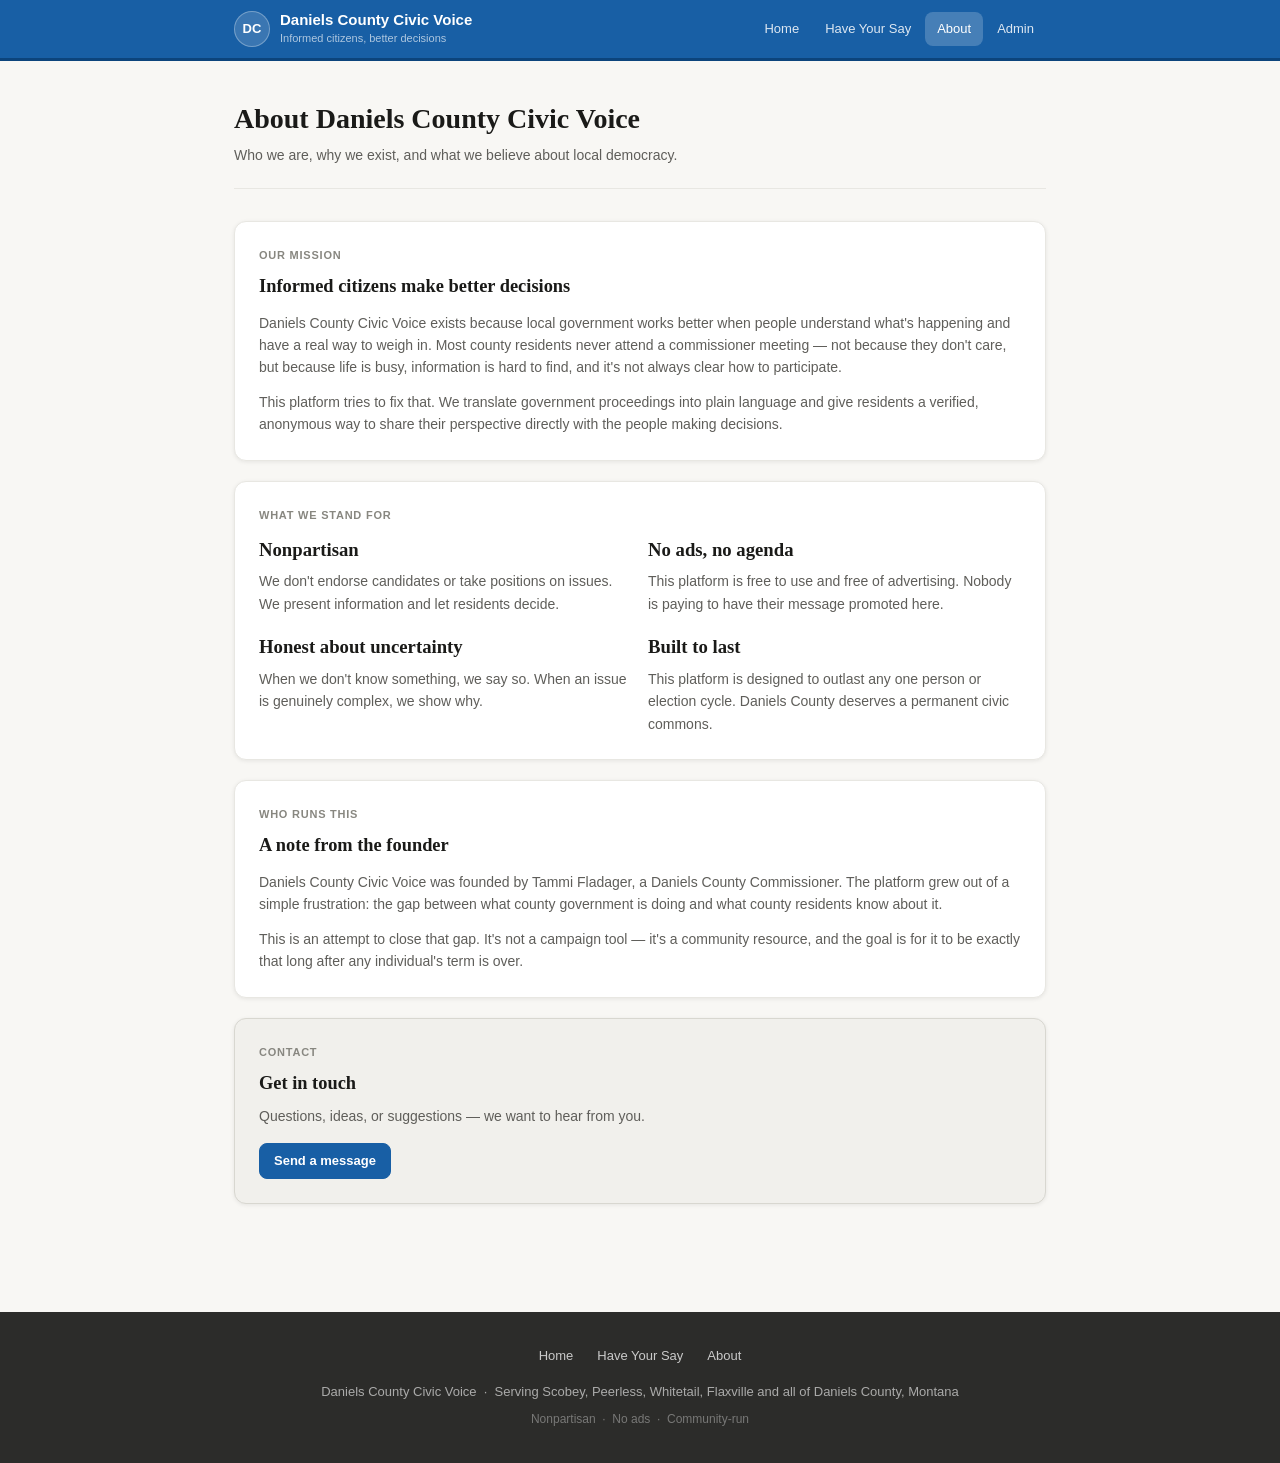
==== about.html @ 2db39b77 "Add files via upload" ====
<!DOCTYPE html>
<html lang="en">
<head>
<meta charset="UTF-8">
<meta name="viewport" content="width=device-width, initial-scale=1.0">
<title>About — Daniels County Civic Voice</title>
<link rel="stylesheet" href="style.css">
</head>
<body>

<nav class="site-nav">
  <div class="nav-inner">
    <a href="index.html" class="nav-brand">
      <div class="nav-seal">DC</div>
      <div>
        <div class="nav-title">Daniels County Civic Voice</div>
        <div class="nav-sub">Informed citizens, better decisions</div>
      </div>
    </a>
    <button class="hamburger" onclick="toggleMenu()" aria-label="Menu">
      <span></span><span></span><span></span>
    </button>
    <ul class="nav-links" id="nav-links">
      <li><a href="index.html">Home</a></li>
      <li><a href="survey.html">Have Your Say</a></li>
      <li><a href="about.html" class="active">About</a></li>
      <li><a href="admin.html">Admin</a></li>
    </ul>
  </div>
</nav>

<div class="page">
  <div class="page-title">About Daniels County Civic Voice</div>
  <div class="page-sub">Who we are, why we exist, and what we believe about local democracy.</div>

  <div class="card">
    <div class="card-label">Our mission</div>
    <h2 style="margin-bottom:0.75rem">Informed citizens make better decisions</h2>
    <p style="margin-bottom:0.75rem">Daniels County Civic Voice exists because local government works better when people understand what's happening and have a real way to weigh in. Most county residents never attend a commissioner meeting — not because they don't care, but because life is busy, information is hard to find, and it's not always clear how to participate.</p>
    <p>This platform tries to fix that. We translate government proceedings into plain language and give residents a verified, anonymous way to share their perspective directly with the people making decisions.</p>
  </div>

  <div class="card">
    <div class="card-label">What we stand for</div>
    <div class="grid-2" style="margin-top:0.5rem;margin-bottom:0">
      <div>
        <h3 style="margin-bottom:0.3rem">Nonpartisan</h3>
        <p>We don't endorse candidates or take positions on issues. We present information and let residents decide.</p>
      </div>
      <div>
        <h3 style="margin-bottom:0.3rem">No ads, no agenda</h3>
        <p>This platform is free to use and free of advertising. Nobody is paying to have their message promoted here.</p>
      </div>
      <div>
        <h3 style="margin-bottom:0.3rem">Honest about uncertainty</h3>
        <p>When we don't know something, we say so. When an issue is genuinely complex, we show why.</p>
      </div>
      <div>
        <h3 style="margin-bottom:0.3rem">Built to last</h3>
        <p>This platform is designed to outlast any one person or election cycle. Daniels County deserves a permanent civic commons.</p>
      </div>
    </div>
  </div>

  <div class="card">
    <div class="card-label">Who runs this</div>
    <h2 style="margin-bottom:0.75rem">A note from the founder</h2>
    <p style="margin-bottom:0.75rem">Daniels County Civic Voice was founded by Tammi Fladager, a Daniels County Commissioner. The platform grew out of a simple frustration: the gap between what county government is doing and what county residents know about it.</p>
    <p>This is an attempt to close that gap. It's not a campaign tool — it's a community resource, and the goal is for it to be exactly that long after any individual's term is over.</p>
  </div>

  <div class="card" style="background:var(--gray-100);border-color:var(--border)">
    <div class="card-label">Contact</div>
    <h2 style="margin-bottom:0.5rem">Get in touch</h2>
    <p style="margin-bottom:1rem">Questions, ideas, or suggestions — we want to hear from you.</p>
    <a href="mailto:danielscountycivicvoice@gmail.com" class="btn btn-primary btn-sm">Send a message</a>
  </div>
</div>

<footer class="site-footer">
  <div class="footer-links">
    <a href="index.html">Home</a>
    <a href="survey.html">Have Your Say</a>
    <a href="about.html">About</a>
  </div>
  <div>Daniels County Civic Voice &nbsp;·&nbsp; Serving Scobey, Peerless, Whitetail, Flaxville and all of Daniels County, Montana</div>
  <div style="margin-top:0.4rem;font-size:12px;opacity:0.6">Nonpartisan &nbsp;·&nbsp; No ads &nbsp;·&nbsp; Community-run</div>
</footer>

<script>function toggleMenu() { document.getElementById('nav-links').classList.toggle('open'); }</script>
</body>
</html>
---- style.css ----
/* Daniels County Civic Voice — Shared Styles */
*, *::before, *::after { box-sizing: border-box; margin: 0; padding: 0; }

:root {
  --blue:        #185FA5;
  --blue-dark:   #0C447C;
  --blue-light:  #E6F1FB;
  --blue-mid:    #B5D4F4;
  --green:       #3B6D11;
  --green-light: #EAF3DE;
  --amber:       #854F0B;
  --amber-light: #FAEEDA;
  --red:         #A32D2D;
  --red-light:   #FCEBEB;
  --gray-100:    #F1F0EC;
  --gray-600:    #5F5E5A;
  --gray-800:    #2C2C2A;
  --text:        #1a1a18;
  --text-muted:  #5F5E5A;
  --text-hint:   #888780;
  --bg:          #ffffff;
  --bg-surface:  #f8f7f4;
  --bg-surface2: #f0efe9;
  --border:      #d8d7d0;
  --border-light:#e8e7e2;
  --radius:      8px;
  --radius-lg:   12px;
  --shadow:      0 1px 4px rgba(0,0,0,0.08);
  --max-w:       860px;
}

body {
  font-family: 'Georgia', 'Times New Roman', serif;
  font-size: 16px;
  line-height: 1.7;
  color: var(--text);
  background: var(--bg-surface);
}

/* NAV */
.site-nav { background: var(--blue); border-bottom: 3px solid var(--blue-dark); position: sticky; top: 0; z-index: 100; }
.nav-inner { max-width: var(--max-w); margin: 0 auto; padding: 0 1.5rem; display: flex; align-items: center; justify-content: space-between; height: 58px; }
.nav-brand { display: flex; align-items: center; gap: 10px; text-decoration: none; }
.nav-seal { width: 36px; height: 36px; border-radius: 50%; background: rgba(255,255,255,0.15); border: 1.5px solid rgba(255,255,255,0.3); display: flex; align-items: center; justify-content: center; color: white; font-size: 13px; font-weight: bold; font-family: 'Arial', sans-serif; flex-shrink: 0; }
.nav-title { color: white; font-family: 'Arial', sans-serif; font-size: 15px; font-weight: bold; line-height: 1.2; }
.nav-sub { color: rgba(255,255,255,0.65); font-size: 11px; font-family: 'Arial', sans-serif; }
.nav-links { display: flex; gap: 2px; list-style: none; }
.nav-links a { color: rgba(255,255,255,0.85); text-decoration: none; font-family: 'Arial', sans-serif; font-size: 13px; padding: 6px 12px; border-radius: var(--radius); transition: background 0.15s; display: block; }
.nav-links a:hover { background: rgba(255,255,255,0.12); color: white; }
.nav-links a.active { background: rgba(255,255,255,0.2); color: white; }
.hamburger { display: none; flex-direction: column; gap: 4px; cursor: pointer; padding: 6px; background: none; border: none; }
.hamburger span { display: block; width: 22px; height: 2px; background: white; border-radius: 2px; }

/* HERO */
.hero { background: var(--blue); padding: 3.5rem 1.5rem 3rem; text-align: center; }
.hero-inner { max-width: var(--max-w); margin: 0 auto; }
.hero h1 { color: white; font-size: clamp(1.75rem, 4vw, 2.5rem); font-weight: bold; line-height: 1.25; margin-bottom: 0.75rem; }
.hero p { color: rgba(255,255,255,0.82); font-size: 1.05rem; max-width: 560px; margin: 0 auto 1.5rem; font-family: 'Arial', sans-serif; }
.hero-btns { display: flex; gap: 10px; justify-content: center; flex-wrap: wrap; }

/* BUTTONS */
.btn { display: inline-block; padding: 10px 22px; font-size: 14px; font-family: 'Arial', sans-serif; border-radius: var(--radius); cursor: pointer; border: 1.5px solid transparent; text-decoration: none; transition: background 0.15s, transform 0.08s; font-weight: bold; }
.btn:active { transform: scale(0.98); }
.btn-white { background: white; color: var(--blue); border-color: white; }
.btn-white:hover { background: var(--blue-light); }
.btn-outline { background: transparent; color: white; border-color: rgba(255,255,255,0.5); }
.btn-outline:hover { background: rgba(255,255,255,0.12); }
.btn-primary { background: var(--blue); color: white; border-color: var(--blue); }
.btn-primary:hover { background: var(--blue-dark); }
.btn-success { background: var(--green); color: white; border-color: var(--green); }
.btn-success:hover { background: #2d5409; }
.btn-sm { padding: 6px 14px; font-size: 13px; }
.btn-row { display: flex; gap: 8px; align-items: center; flex-wrap: wrap; }

/* PAGE */
.page { max-width: var(--max-w); margin: 0 auto; padding: 2.5rem 1.5rem; }
.page-title { font-size: 1.75rem; font-weight: bold; margin-bottom: 0.4rem; line-height: 1.3; }
.page-sub { font-family: 'Arial', sans-serif; font-size: 14px; color: var(--text-muted); margin-bottom: 2rem; padding-bottom: 1.25rem; border-bottom: 1px solid var(--border-light); }

/* CARDS */
.card { background: var(--bg); border: 1px solid var(--border-light); border-radius: var(--radius-lg); padding: 1.5rem; margin-bottom: 1.25rem; box-shadow: var(--shadow); }
.card-label { font-family: 'Arial', sans-serif; font-size: 11px; font-weight: bold; text-transform: uppercase; letter-spacing: 0.07em; color: var(--text-hint); margin-bottom: 0.6rem; }
.card h2 { font-size: 1.15rem; margin-bottom: 0.5rem; line-height: 1.4; }
.card p { font-family: 'Arial', sans-serif; font-size: 14px; color: var(--text-muted); line-height: 1.6; }

/* GRID */
.grid-3 { display: grid; grid-template-columns: repeat(3, 1fr); gap: 1rem; margin-bottom: 2rem; }
.grid-2 { display: grid; grid-template-columns: repeat(2, 1fr); gap: 1rem; margin-bottom: 2rem; }

/* BADGES */
.badge { display: inline-block; padding: 2px 10px; border-radius: 20px; font-size: 11px; font-family: 'Arial', sans-serif; font-weight: bold; text-transform: uppercase; letter-spacing: 0.04em; }
.badge-blue   { background: var(--blue-light); color: var(--blue-dark); }
.badge-green  { background: var(--green-light); color: var(--green); }
.badge-amber  { background: var(--amber-light); color: var(--amber); }
.badge-gray   { background: var(--gray-100); color: var(--gray-600); }
.badge-open   { background: var(--green-light); color: var(--green); }
.badge-draft  { background: var(--amber-light); color: var(--amber); }
.badge-closed { background: var(--gray-100); color: var(--gray-600); }

/* ALERTS */
.alert { padding: 12px 16px; border-radius: var(--radius); font-family: 'Arial', sans-serif; font-size: 14px; line-height: 1.6; margin-bottom: 1.25rem; }
.alert-info    { background: var(--blue-light); color: var(--blue-dark); border-left: 3px solid var(--blue); }
.alert-success { background: var(--green-light); color: var(--green); border-left: 3px solid var(--green); }
.alert-warn    { background: var(--amber-light); color: var(--amber); border-left: 3px solid var(--amber); }

/* FORMS */
label { font-family: 'Arial', sans-serif; font-size: 13px; color: var(--text-muted); display: block; margin-bottom: 5px; }
input[type=text], input[type=password], textarea, select { width: 100%; padding: 9px 12px; font-size: 14px; font-family: 'Arial', sans-serif; border: 1px solid var(--border); border-radius: var(--radius); background: var(--bg-surface); color: var(--text); outline: none; transition: border-color 0.15s; }
input:focus, textarea:focus, select:focus { border-color: var(--blue); }
textarea { resize: vertical; min-height: 70px; line-height: 1.5; }
.field { margin-bottom: 1rem; }

/* DIVIDER */
hr { border: none; border-top: 1px solid var(--border-light); margin: 1.5rem 0; }

/* FOOTER */
.site-footer { background: var(--gray-800); color: rgba(255,255,255,0.6); text-align: center; padding: 2rem 1.5rem; font-family: 'Arial', sans-serif; font-size: 13px; line-height: 1.8; margin-top: 3rem; }
.site-footer a { color: rgba(255,255,255,0.75); text-decoration: none; }
.site-footer a:hover { color: white; }
.footer-links { display: flex; gap: 1.5rem; justify-content: center; flex-wrap: wrap; margin-bottom: 0.75rem; }

/* LOADING */
.loading { text-align: center; padding: 3rem; font-family: 'Arial', sans-serif; color: var(--text-muted); }
.spinner { display: inline-block; width: 20px; height: 20px; border: 2px solid var(--blue-mid); border-top-color: var(--blue); border-radius: 50%; animation: spin 0.6s linear infinite; margin-bottom: 0.5rem; }
@keyframes spin { to { transform: rotate(360deg); } }

/* RESPONSIVE */
@media (max-width: 640px) {
  .nav-links { display: none; flex-direction: column; position: absolute; top: 58px; left: 0; right: 0; background: var(--blue-dark); padding: 0.5rem; }
  .nav-links.open { display: flex; }
  .nav-links a { padding: 10px 16px; }
  .hamburger { display: flex; }
  .grid-3, .grid-2 { grid-template-columns: 1fr; }
  .hero { padding: 2.5rem 1rem 2rem; }
  .page { padding: 1.5rem 1rem; }
}
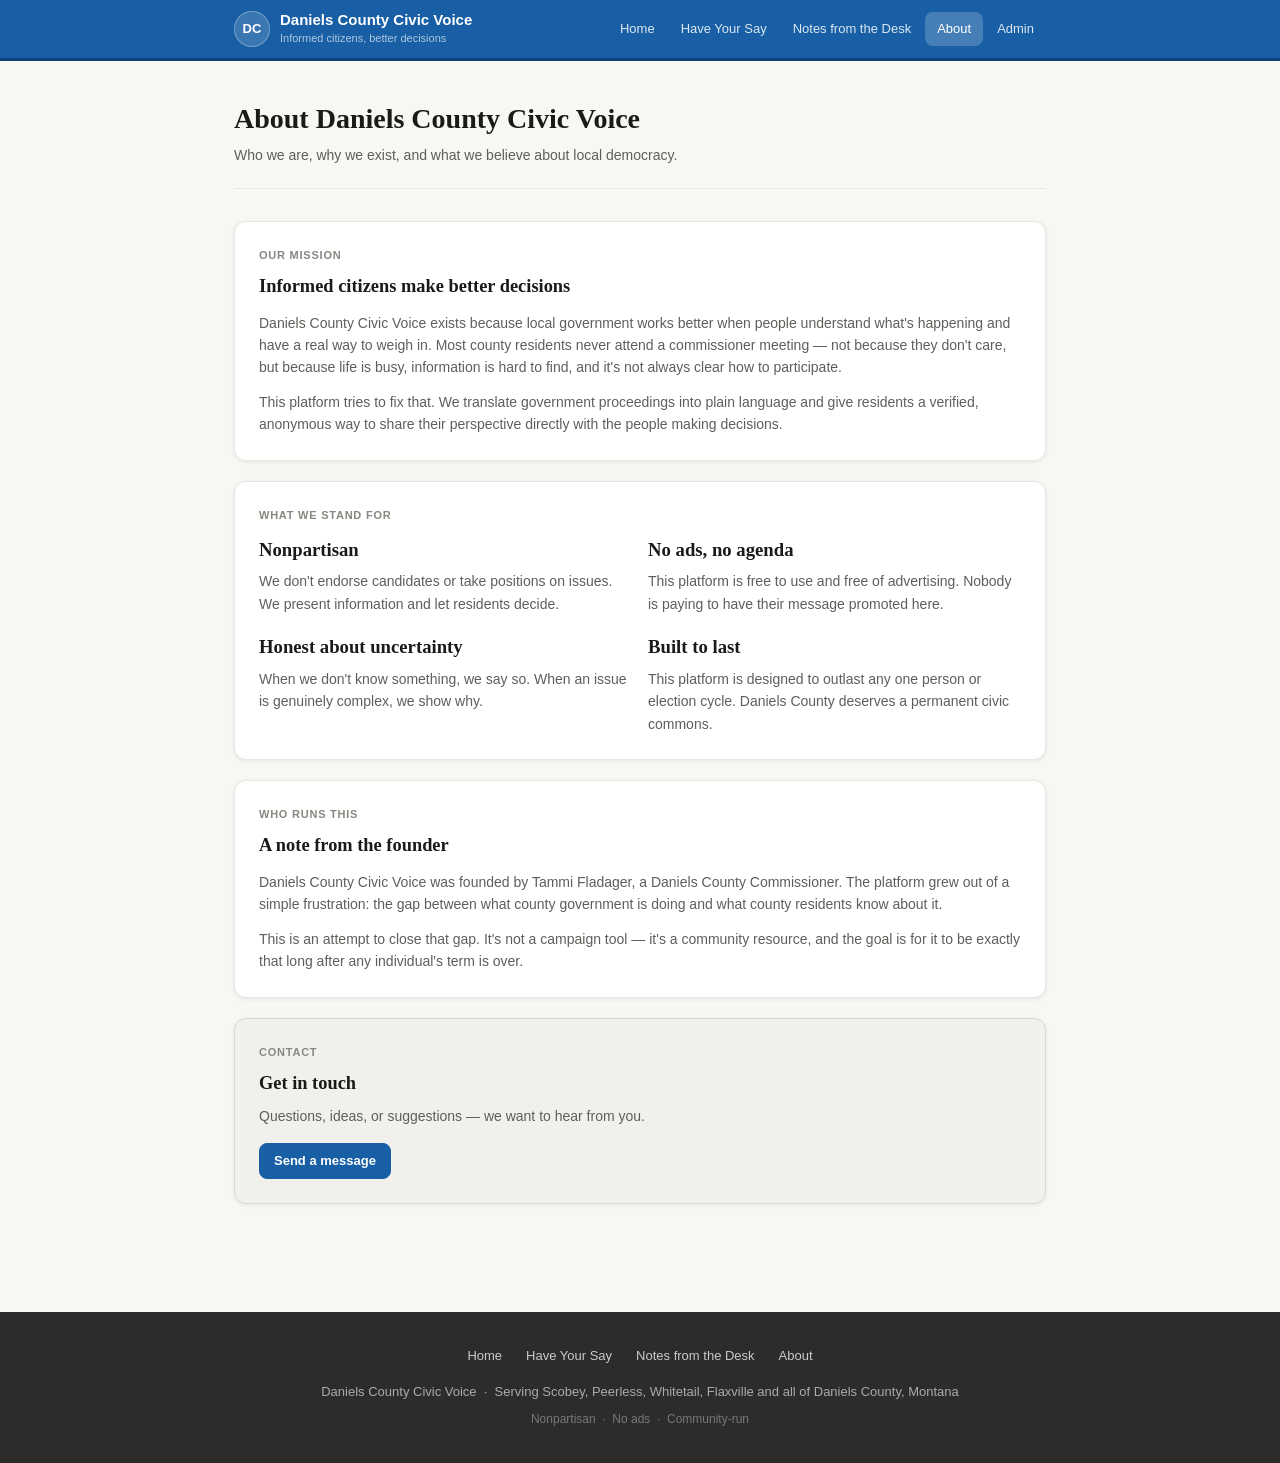
==== commit 7ecbd5d2: "Add Notes from the desk section" ====
--- a/about.html
+++ b/about.html
@@ -23,6 +23,7 @@
     <ul class="nav-links" id="nav-links">
       <li><a href="index.html">Home</a></li>
       <li><a href="survey.html">Have Your Say</a></li>
+      <li><a href="notes.html">Notes from the Desk</a></li>
       <li><a href="about.html" class="active">About</a></li>
       <li><a href="admin.html">Admin</a></li>
     </ul>
@@ -81,6 +82,7 @@
   <div class="footer-links">
     <a href="index.html">Home</a>
     <a href="survey.html">Have Your Say</a>
+    <a href="notes.html">Notes from the Desk</a>
     <a href="about.html">About</a>
   </div>
   <div>Daniels County Civic Voice &nbsp;·&nbsp; Serving Scobey, Peerless, Whitetail, Flaxville and all of Daniels County, Montana</div>
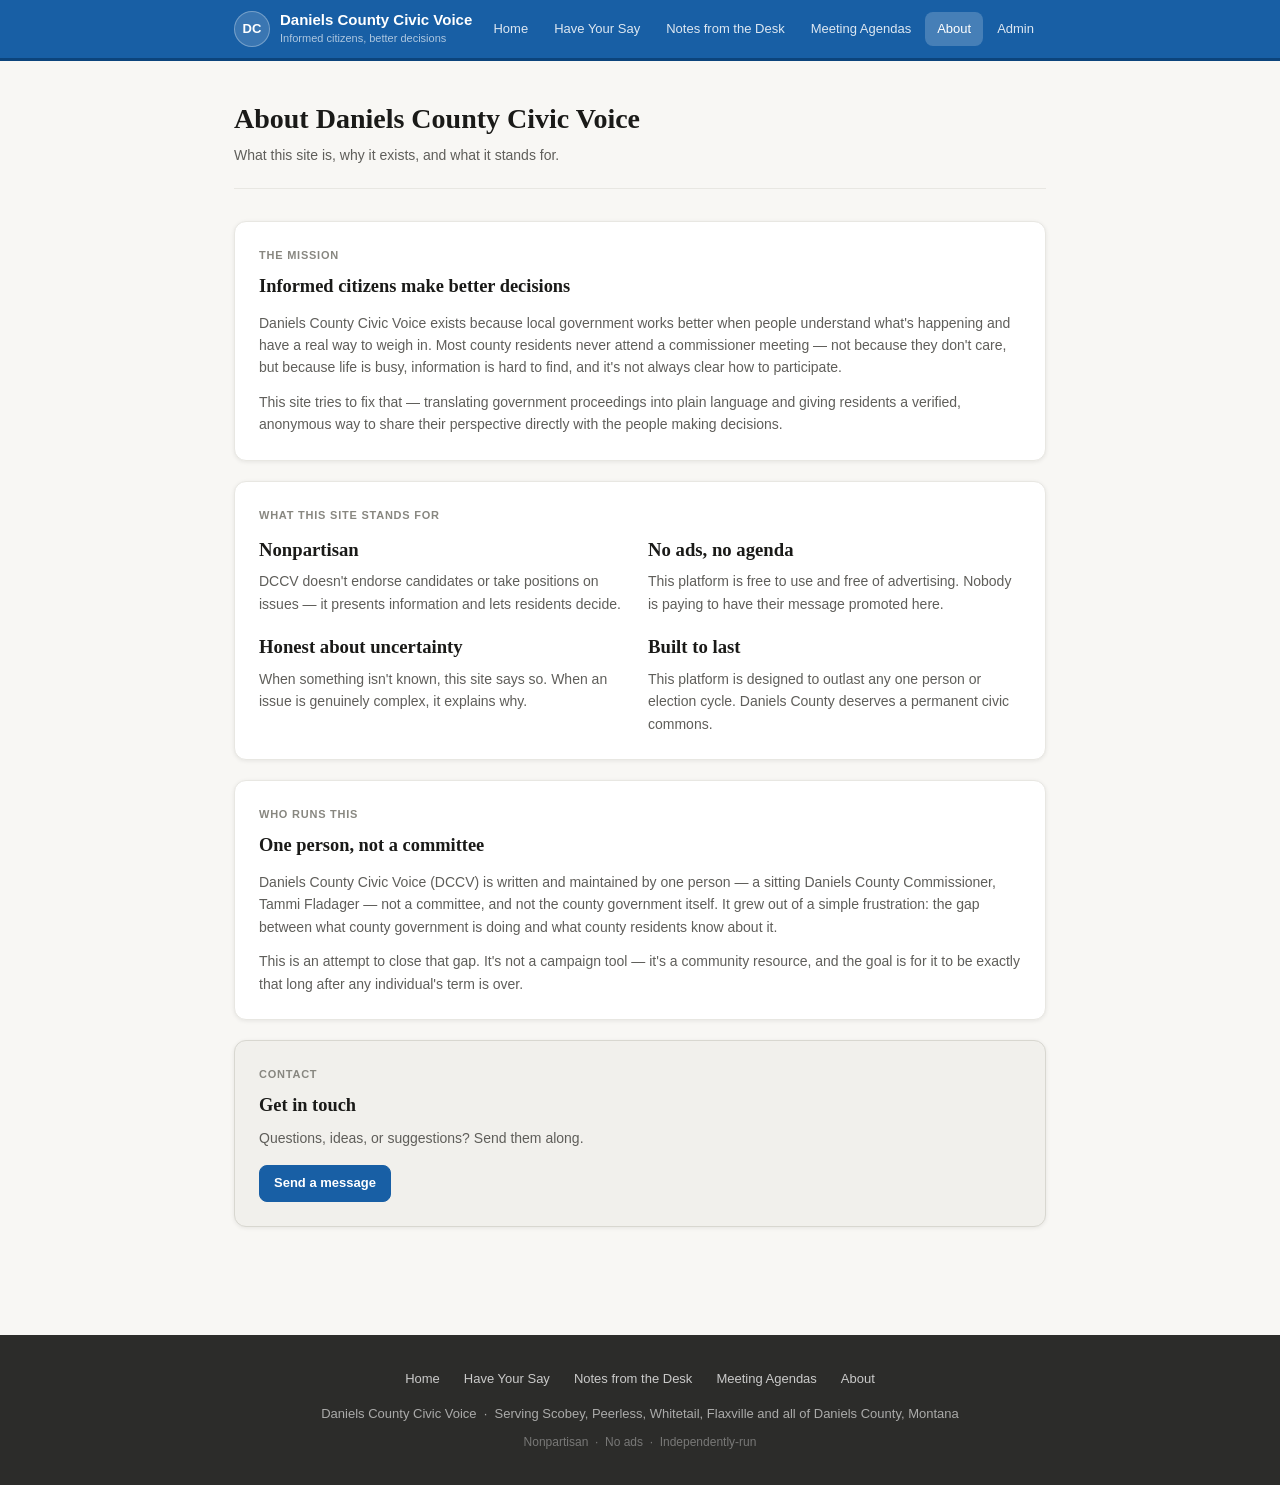
==== commit 483e2e90: "Revised clarity of who started this site, added agenda stuff" ====
--- a/about.html
+++ b/about.html
@@ -24,6 +24,7 @@
       <li><a href="index.html">Home</a></li>
       <li><a href="survey.html">Have Your Say</a></li>
       <li><a href="notes.html">Notes from the Desk</a></li>
+      <li><a href="agendas.html">Meeting Agendas</a></li>
       <li><a href="about.html" class="active">About</a></li>
       <li><a href="admin.html">Admin</a></li>
     </ul>
@@ -32,21 +33,21 @@
 
 <div class="page">
   <div class="page-title">About Daniels County Civic Voice</div>
-  <div class="page-sub">Who we are, why we exist, and what we believe about local democracy.</div>
+  <div class="page-sub">What this site is, why it exists, and what it stands for.</div>
 
   <div class="card">
-    <div class="card-label">Our mission</div>
+    <div class="card-label">The mission</div>
     <h2 style="margin-bottom:0.75rem">Informed citizens make better decisions</h2>
     <p style="margin-bottom:0.75rem">Daniels County Civic Voice exists because local government works better when people understand what's happening and have a real way to weigh in. Most county residents never attend a commissioner meeting — not because they don't care, but because life is busy, information is hard to find, and it's not always clear how to participate.</p>
-    <p>This platform tries to fix that. We translate government proceedings into plain language and give residents a verified, anonymous way to share their perspective directly with the people making decisions.</p>
+    <p>This site tries to fix that — translating government proceedings into plain language and giving residents a verified, anonymous way to share their perspective directly with the people making decisions.</p>
   </div>
 
   <div class="card">
-    <div class="card-label">What we stand for</div>
+    <div class="card-label">What this site stands for</div>
     <div class="grid-2" style="margin-top:0.5rem;margin-bottom:0">
       <div>
         <h3 style="margin-bottom:0.3rem">Nonpartisan</h3>
-        <p>We don't endorse candidates or take positions on issues. We present information and let residents decide.</p>
+        <p>DCCV doesn't endorse candidates or take positions on issues — it presents information and lets residents decide.</p>
       </div>
       <div>
         <h3 style="margin-bottom:0.3rem">No ads, no agenda</h3>
@@ -54,7 +55,7 @@
       </div>
       <div>
         <h3 style="margin-bottom:0.3rem">Honest about uncertainty</h3>
-        <p>When we don't know something, we say so. When an issue is genuinely complex, we show why.</p>
+        <p>When something isn't known, this site says so. When an issue is genuinely complex, it explains why.</p>
       </div>
       <div>
         <h3 style="margin-bottom:0.3rem">Built to last</h3>
@@ -65,15 +66,15 @@
 
   <div class="card">
     <div class="card-label">Who runs this</div>
-    <h2 style="margin-bottom:0.75rem">A note from the founder</h2>
-    <p style="margin-bottom:0.75rem">Daniels County Civic Voice was founded by Tammi Fladager, a Daniels County Commissioner. The platform grew out of a simple frustration: the gap between what county government is doing and what county residents know about it.</p>
+    <h2 style="margin-bottom:0.75rem">One person, not a committee</h2>
+    <p style="margin-bottom:0.75rem">Daniels County Civic Voice (DCCV) is written and maintained by one person — a sitting Daniels County Commissioner, Tammi Fladager — not a committee, and not the county government itself. It grew out of a simple frustration: the gap between what county government is doing and what county residents know about it.</p>
     <p>This is an attempt to close that gap. It's not a campaign tool — it's a community resource, and the goal is for it to be exactly that long after any individual's term is over.</p>
   </div>
 
   <div class="card" style="background:var(--gray-100);border-color:var(--border)">
     <div class="card-label">Contact</div>
     <h2 style="margin-bottom:0.5rem">Get in touch</h2>
-    <p style="margin-bottom:1rem">Questions, ideas, or suggestions — we want to hear from you.</p>
+    <p style="margin-bottom:1rem">Questions, ideas, or suggestions? Send them along.</p>
     <a href="mailto:danielscountycivicvoice@gmail.com" class="btn btn-primary btn-sm">Send a message</a>
   </div>
 </div>
@@ -83,10 +84,11 @@
     <a href="index.html">Home</a>
     <a href="survey.html">Have Your Say</a>
     <a href="notes.html">Notes from the Desk</a>
+    <a href="agendas.html">Meeting Agendas</a>
     <a href="about.html">About</a>
   </div>
   <div>Daniels County Civic Voice &nbsp;·&nbsp; Serving Scobey, Peerless, Whitetail, Flaxville and all of Daniels County, Montana</div>
-  <div style="margin-top:0.4rem;font-size:12px;opacity:0.6">Nonpartisan &nbsp;·&nbsp; No ads &nbsp;·&nbsp; Community-run</div>
+  <div style="margin-top:0.4rem;font-size:12px;opacity:0.6">Nonpartisan &nbsp;·&nbsp; No ads &nbsp;·&nbsp; Independently-run</div>
 </footer>
 
 <script>function toggleMenu() { document.getElementById('nav-links').classList.toggle('open'); }</script>
